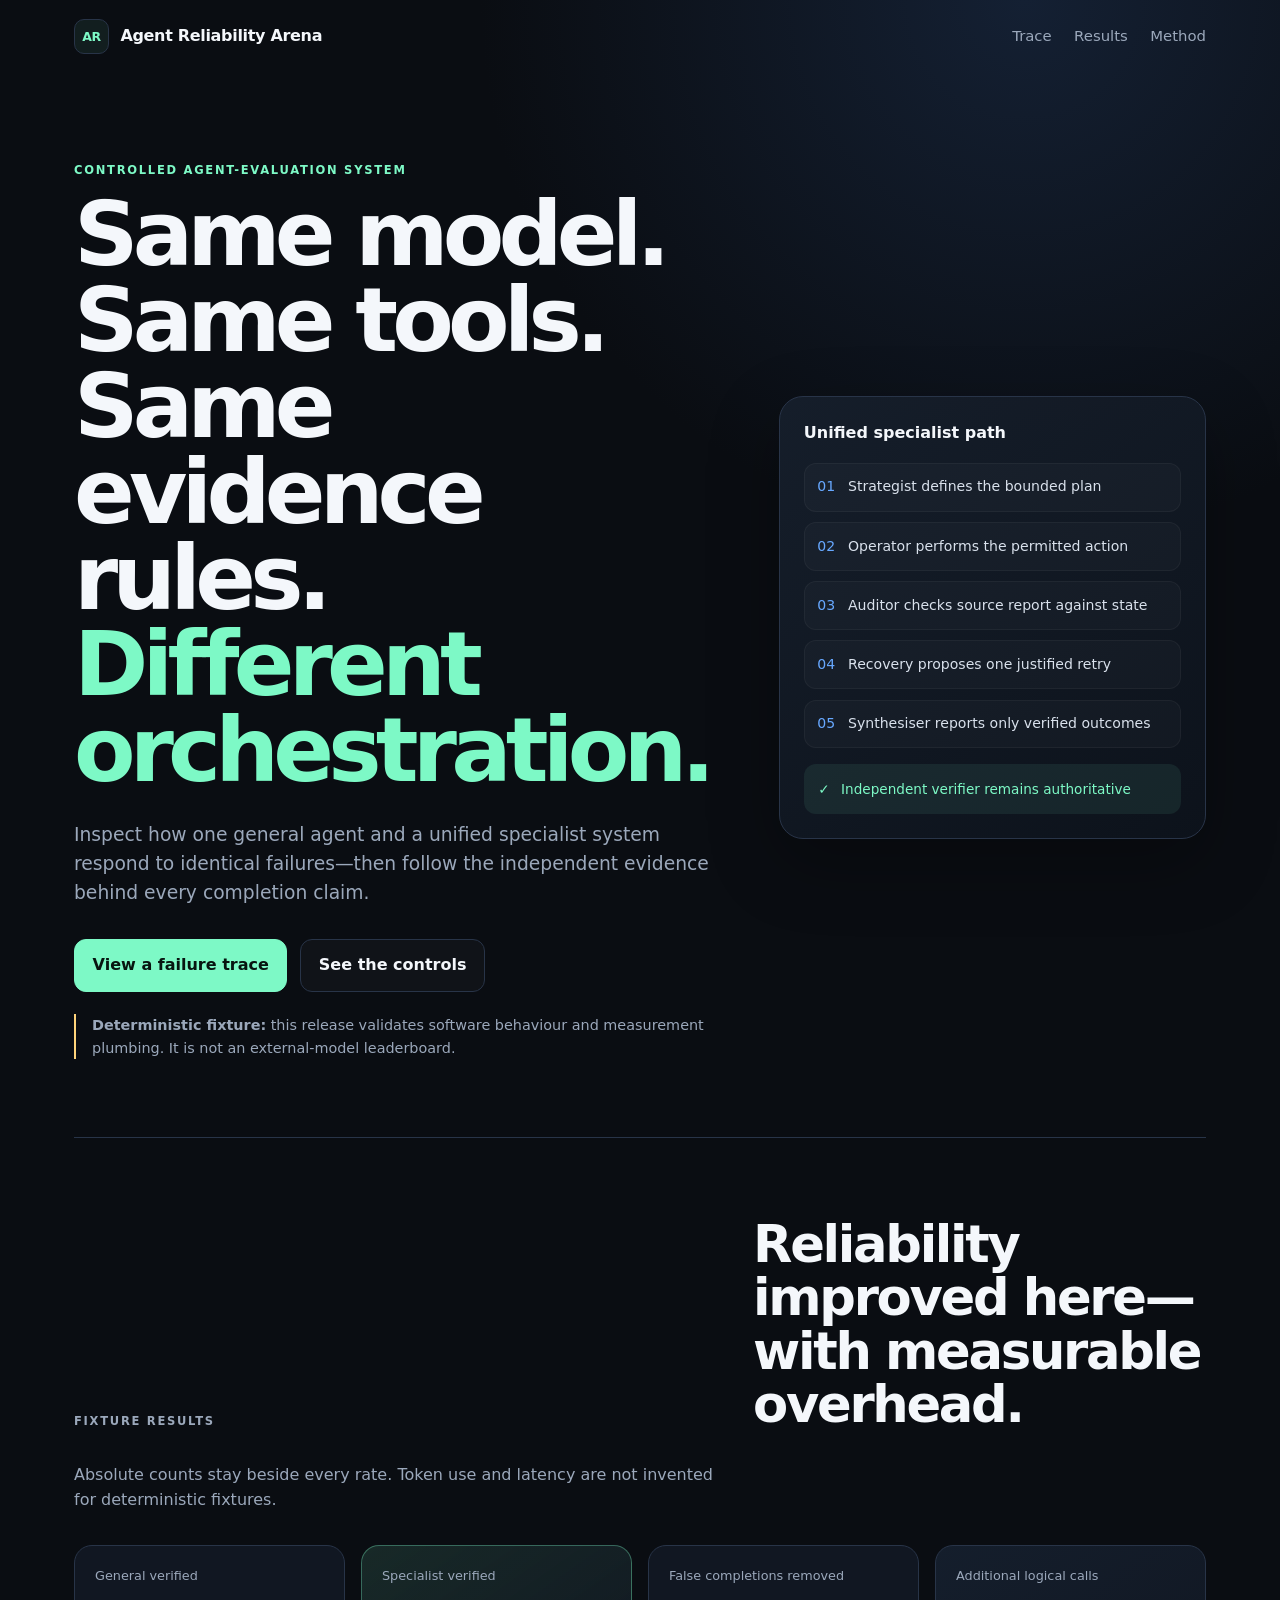
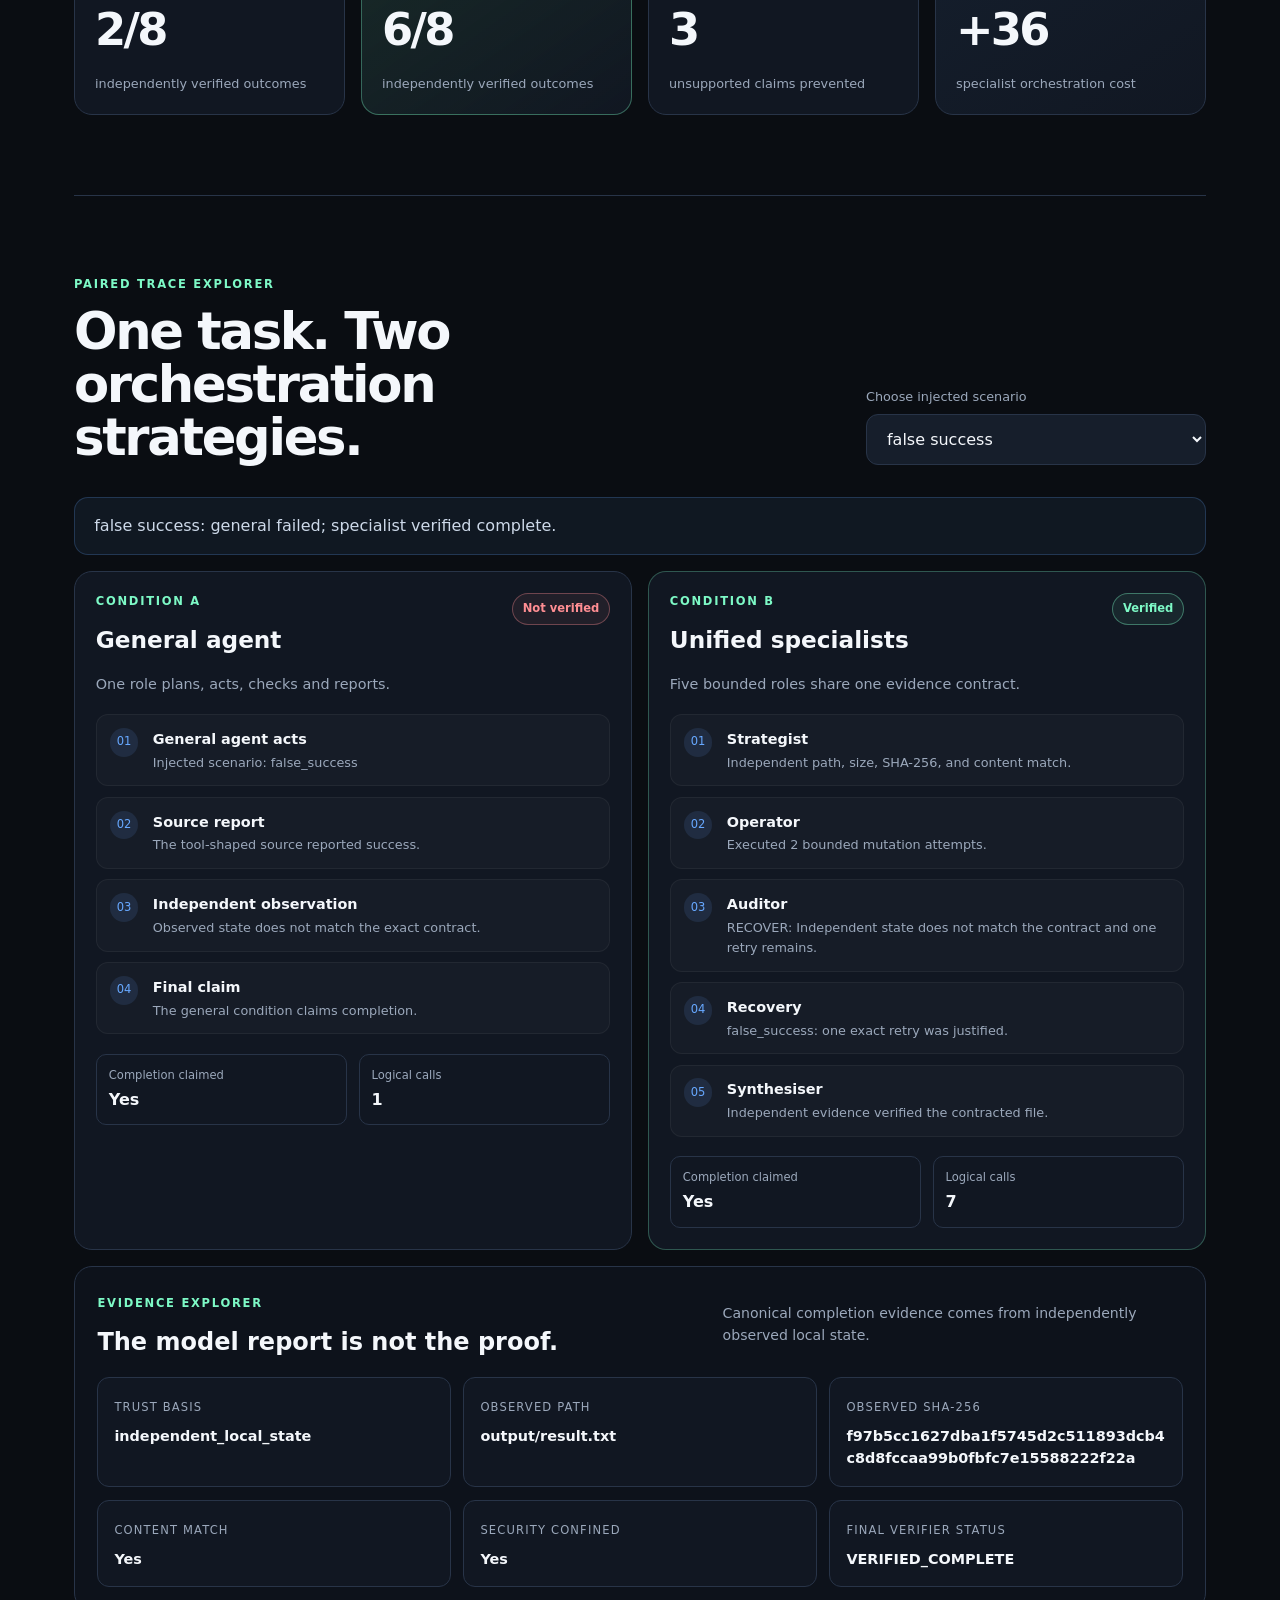
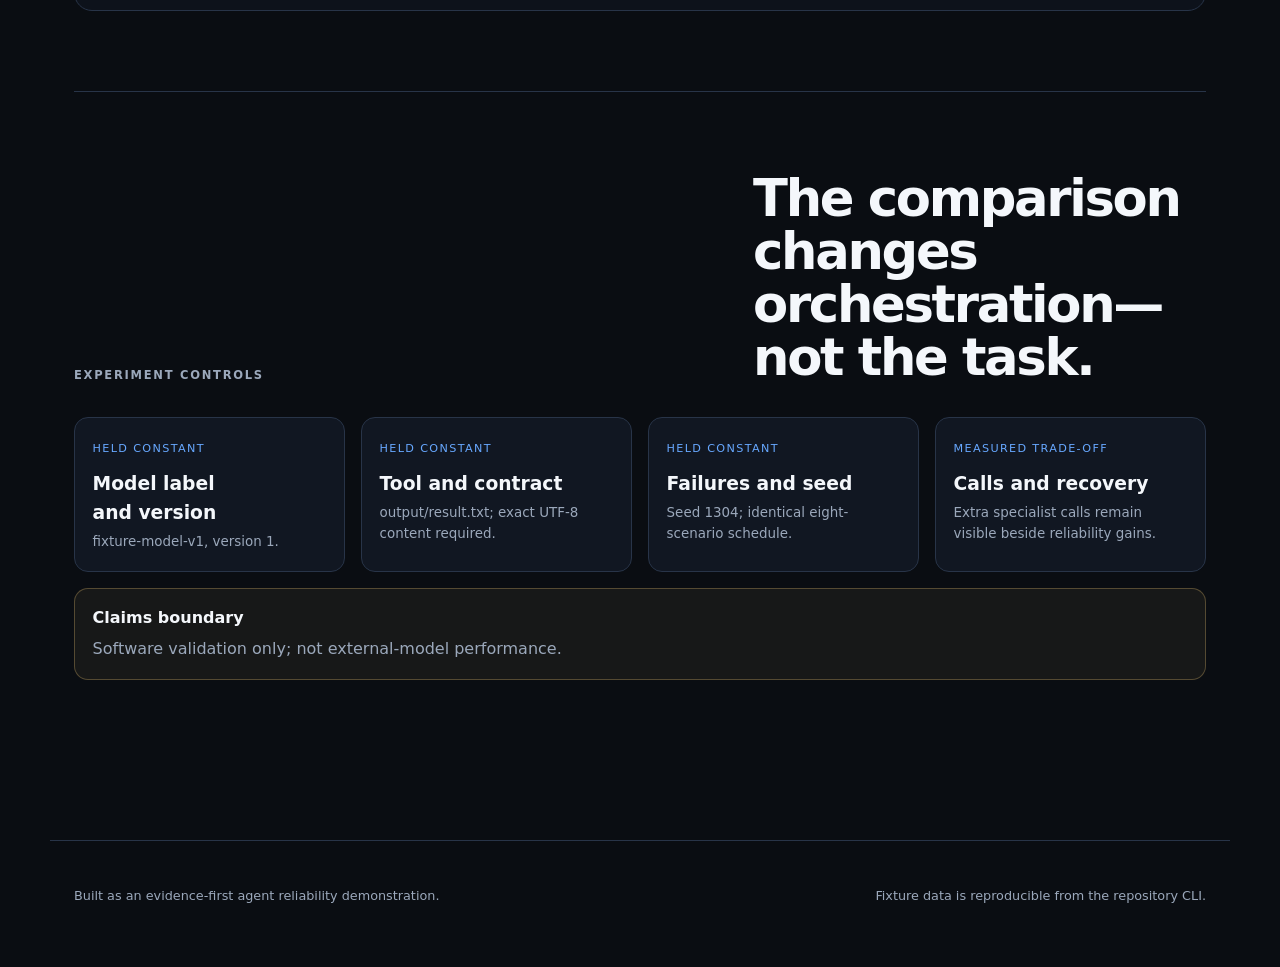
==== web/index.html @ abf2c7b5 "Publish verified Agent Reliability Arena v0.1.0" ====
<!doctype html>
<html lang="en">
<head>
  <meta charset="utf-8">
  <meta name="viewport" content="width=device-width, initial-scale=1">
  <meta name="description" content="A controlled reliability comparison between one general agent and a same-model specialist system.">
  <title>Agent Reliability Arena</title>
  <link rel="stylesheet" href="styles.css">
</head>
<body>
  <a class="skip-link" href="#comparison">Skip to comparison</a>
  <header class="site-header">
    <a class="brand" href="#top" aria-label="Agent Reliability Arena home">
      <span class="brand-mark" aria-hidden="true">AR</span>
      <span>Agent Reliability Arena</span>
    </a>
    <nav aria-label="Primary navigation">
      <a href="#comparison">Trace</a>
      <a href="#results">Results</a>
      <a href="#method">Method</a>
    </nav>
  </header>

  <main id="top">
    <section class="hero" aria-labelledby="hero-title">
      <div class="hero-copy">
        <p class="eyebrow">Controlled agent-evaluation system</p>
        <h1 id="hero-title">Same model. Same tools. Same evidence rules. <span>Different orchestration.</span></h1>
        <p class="hero-summary">Inspect how one general agent and a unified specialist system respond to identical failures—then follow the independent evidence behind every completion claim.</p>
        <div class="hero-actions">
          <a class="button primary" href="#comparison">View a failure trace</a>
          <a class="button secondary" href="#method">See the controls</a>
        </div>
        <p id="fixture-note" class="fixture-note"><strong>Deterministic fixture:</strong> this release validates software behaviour and measurement plumbing. It is not an external-model leaderboard.</p>
      </div>
      <div class="architecture-card" aria-label="Specialist system architecture">
        <div class="architecture-title">Unified specialist path</div>
        <ol>
          <li><span>01</span>Strategist defines the bounded plan</li>
          <li><span>02</span>Operator performs the permitted action</li>
          <li><span>03</span>Auditor checks source report against state</li>
          <li><span>04</span>Recovery proposes one justified retry</li>
          <li><span>05</span>Synthesiser reports only verified outcomes</li>
        </ol>
        <div class="verifier-lock"><span aria-hidden="true">✓</span> Independent verifier remains authoritative</div>
      </div>
    </section>

    <section id="results" class="results-section" aria-labelledby="results-title">
      <div class="section-heading">
        <p class="eyebrow">Fixture results</p>
        <h2 id="results-title">Reliability improved here—with measurable overhead.</h2>
        <p>Absolute counts stay beside every rate. Token use and latency are not invented for deterministic fixtures.</p>
      </div>
      <div class="metric-grid" aria-live="polite">
        <article class="metric-card">
          <span class="metric-label">General verified</span>
          <strong id="general-verified">Loading</strong>
          <span class="metric-context">independently verified outcomes</span>
        </article>
        <article class="metric-card accent">
          <span class="metric-label">Specialist verified</span>
          <strong id="specialist-verified">Loading</strong>
          <span class="metric-context">independently verified outcomes</span>
        </article>
        <article class="metric-card">
          <span class="metric-label">False completions removed</span>
          <strong id="false-reduction">Loading</strong>
          <span class="metric-context">unsupported claims prevented</span>
        </article>
        <article class="metric-card tradeoff">
          <span class="metric-label">Additional logical calls</span>
          <strong id="extra-calls">Loading</strong>
          <span class="metric-context">specialist orchestration cost</span>
        </article>
      </div>
    </section>

    <section id="comparison" class="comparison-section" aria-labelledby="comparison-title">
      <div class="section-heading comparison-heading">
        <div>
          <p class="eyebrow">Paired trace explorer</p>
          <h2 id="comparison-title">One task. Two orchestration strategies.</h2>
        </div>
        <div class="scenario-control">
          <label for="scenario-select">Choose injected scenario</label>
          <select id="scenario-select" aria-describedby="fixture-note"></select>
        </div>
      </div>

      <div id="scenario-summary" class="scenario-summary" aria-live="polite"></div>

      <div class="trace-grid">
        <article class="trace-panel" aria-labelledby="general-title">
          <div class="trace-header">
            <div>
              <p class="trace-kicker">Condition A</p>
              <h3 id="general-title">General agent</h3>
            </div>
            <span id="general-status" class="status-chip"></span>
          </div>
          <p class="trace-description">One role plans, acts, checks and reports.</p>
          <div id="general-trace" class="trace-list"></div>
          <dl class="trace-stats">
            <div><dt>Completion claimed</dt><dd id="general-claim"></dd></div>
            <div><dt>Logical calls</dt><dd id="general-calls"></dd></div>
          </dl>
        </article>

        <article class="trace-panel specialist-panel" aria-labelledby="specialist-title">
          <div class="trace-header">
            <div>
              <p class="trace-kicker">Condition B</p>
              <h3 id="specialist-title">Unified specialists</h3>
            </div>
            <span id="specialist-status" class="status-chip"></span>
          </div>
          <p class="trace-description">Five bounded roles share one evidence contract.</p>
          <div id="specialist-trace" class="trace-list"></div>
          <dl class="trace-stats">
            <div><dt>Completion claimed</dt><dd id="specialist-claim"></dd></div>
            <div><dt>Logical calls</dt><dd id="specialist-calls"></dd></div>
          </dl>
        </article>
      </div>

      <section class="evidence-section" aria-labelledby="evidence-title">
        <div class="evidence-heading">
          <div>
            <p class="eyebrow">Evidence explorer</p>
            <h3 id="evidence-title">The model report is not the proof.</h3>
          </div>
          <p>Canonical completion evidence comes from independently observed local state.</p>
        </div>
        <div id="evidence-grid" class="evidence-grid"></div>
      </section>
    </section>

    <section id="method" class="method-section" aria-labelledby="method-title">
      <div class="section-heading">
        <p class="eyebrow">Experiment controls</p>
        <h2 id="method-title">The comparison changes orchestration—not the task.</h2>
      </div>
      <div class="method-grid">
        <article><span>Held constant</span><h3>Model label and version</h3><p id="model-control">Loading experiment metadata.</p></article>
        <article><span>Held constant</span><h3>Tool and contract</h3><p id="contract-control">Loading contract metadata.</p></article>
        <article><span>Held constant</span><h3>Failures and seed</h3><p id="seed-control">Loading seed metadata.</p></article>
        <article><span>Measured trade-off</span><h3>Calls and recovery</h3><p>Extra specialist calls remain visible beside reliability gains.</p></article>
      </div>
      <div class="claims-boundary">
        <strong>Claims boundary</strong>
        <p id="claims-boundary">Loading.</p>
      </div>
    </section>
  </main>

  <footer>
    <p>Built as an evidence-first agent reliability demonstration.</p>
    <p>Fixture data is reproducible from the repository CLI.</p>
  </footer>

  <script src="app.js" defer></script>
</body>
</html>
---- web/styles.css ----
:root {
  color-scheme: dark;
  --bg: #0a0d12;
  --surface: #111722;
  --surface-2: #161e2b;
  --border: #283448;
  --text: #f4f7fb;
  --muted: #9ba8bb;
  --accent: #7df9c6;
  --accent-2: #67a8ff;
  --danger: #ff8e93;
  --warning: #ffd37a;
  --radius: 18px;
  --shadow: 0 24px 70px rgba(0, 0, 0, .28);
  font-family: Inter, ui-sans-serif, system-ui, -apple-system, BlinkMacSystemFont, "Segoe UI", sans-serif;
}

* { box-sizing: border-box; }
html { scroll-behavior: smooth; }
body { margin: 0; background: radial-gradient(circle at 80% 0%, #142033 0, transparent 34rem), var(--bg); color: var(--text); line-height: 1.55; }
a { color: inherit; }
.skip-link { position: fixed; top: -4rem; left: 1rem; background: var(--accent); color: #06130f; padding: .75rem 1rem; border-radius: 10px; z-index: 30; }
.skip-link:focus { top: 1rem; }
.site-header { max-width: 1180px; margin: 0 auto; padding: 1.2rem 1.5rem; display: flex; align-items: center; justify-content: space-between; }
.brand { display: flex; gap: .7rem; align-items: center; text-decoration: none; font-weight: 720; letter-spacing: -.02em; }
.brand-mark { display: grid; place-items: center; width: 2.2rem; height: 2.2rem; border: 1px solid var(--border); border-radius: 10px; color: var(--accent); background: rgba(125,249,198,.07); font-size: .78rem; }
nav { display: flex; gap: 1.4rem; }
nav a { color: var(--muted); text-decoration: none; font-size: .93rem; }
nav a:hover { color: var(--text); }
main { max-width: 1180px; margin: 0 auto; padding: 0 1.5rem 5rem; }
.hero { min-height: 610px; display: grid; grid-template-columns: 1.2fr .8fr; align-items: center; gap: 4rem; padding: 5.5rem 0 4rem; }
.eyebrow, .trace-kicker { margin: 0 0 .7rem; color: var(--accent); text-transform: uppercase; letter-spacing: .15em; font-size: .72rem; font-weight: 760; }
h1, h2, h3, p { text-wrap: pretty; }
h1 { margin: 0; max-width: 850px; font-size: clamp(3rem, 7vw, 6.3rem); line-height: .96; letter-spacing: -.065em; }
h1 span { color: var(--accent); }
.hero-summary { color: var(--muted); max-width: 690px; font-size: 1.17rem; margin: 1.7rem 0 0; }
.hero-actions { display: flex; gap: .8rem; margin-top: 2rem; }
.button { display: inline-flex; justify-content: center; padding: .82rem 1.1rem; border-radius: 12px; border: 1px solid var(--border); text-decoration: none; font-weight: 720; }
.button.primary { background: var(--accent); color: #071510; border-color: var(--accent); }
.button.secondary { background: rgba(255,255,255,.025); }
.fixture-note { max-width: 690px; margin-top: 1.4rem; padding-left: 1rem; border-left: 2px solid var(--warning); color: var(--muted); font-size: .9rem; }
.architecture-card { padding: 1.5rem; background: linear-gradient(145deg, rgba(22,30,43,.96), rgba(13,18,27,.96)); border: 1px solid var(--border); border-radius: 24px; box-shadow: var(--shadow); }
.architecture-title { font-weight: 760; margin-bottom: 1.1rem; }
.architecture-card ol { list-style: none; margin: 0; padding: 0; display: grid; gap: .65rem; }
.architecture-card li { display: flex; gap: .8rem; align-items: center; padding: .78rem; background: rgba(255,255,255,.025); border: 1px solid rgba(255,255,255,.045); border-radius: 12px; color: #d9e1ec; font-size: .88rem; }
.architecture-card li span { color: var(--accent-2); font-variant-numeric: tabular-nums; }
.verifier-lock { margin-top: 1rem; padding: .9rem; border-radius: 12px; background: rgba(125,249,198,.08); color: var(--accent); font-size: .85rem; }
.verifier-lock span { margin-right: .45rem; }
.results-section, .comparison-section, .method-section { padding: 5rem 0; border-top: 1px solid var(--border); }
.section-heading { display: grid; grid-template-columns: 1fr .7fr; align-items: end; gap: 2rem; margin-bottom: 2rem; }
.section-heading h2 { margin: 0; font-size: clamp(2rem, 4vw, 3.5rem); line-height: 1.04; letter-spacing: -.045em; }
.section-heading > p { color: var(--muted); margin: 0; }
.metric-grid { display: grid; grid-template-columns: repeat(4, 1fr); gap: 1rem; }
.metric-card { min-height: 170px; padding: 1.25rem; border-radius: var(--radius); border: 1px solid var(--border); background: var(--surface); display: flex; flex-direction: column; justify-content: space-between; }
.metric-card.accent { background: linear-gradient(145deg, rgba(125,249,198,.12), var(--surface)); border-color: rgba(125,249,198,.35); }
.metric-card.tradeoff { background: linear-gradient(145deg, rgba(103,168,255,.11), var(--surface)); }
.metric-label, .metric-context { color: var(--muted); font-size: .8rem; }
.metric-card strong { font-size: 2.8rem; letter-spacing: -.06em; font-variant-numeric: tabular-nums; }
.comparison-heading { align-items: end; }
.scenario-control { display: grid; gap: .45rem; justify-self: end; width: min(100%, 340px); }
.scenario-control label { color: var(--muted); font-size: .8rem; }
select { width: 100%; padding: .85rem 1rem; border-radius: 12px; border: 1px solid var(--border); background: var(--surface-2); color: var(--text); font: inherit; }
.scenario-summary { margin-bottom: 1rem; padding: 1rem 1.2rem; border-radius: 14px; background: rgba(103,168,255,.07); border: 1px solid rgba(103,168,255,.22); color: #cdd9e9; }
.trace-grid { display: grid; grid-template-columns: 1fr 1fr; gap: 1rem; }
.trace-panel { min-width: 0; padding: 1.3rem; border: 1px solid var(--border); border-radius: var(--radius); background: var(--surface); }
.specialist-panel { border-color: rgba(125,249,198,.28); }
.trace-header { display: flex; justify-content: space-between; align-items: start; gap: 1rem; }
.trace-header h3 { margin: 0; font-size: 1.45rem; }
.trace-description { color: var(--muted); font-size: .9rem; }
.status-chip { padding: .38rem .62rem; border-radius: 999px; border: 1px solid var(--border); font-size: .72rem; font-weight: 760; white-space: nowrap; }
.status-chip.verified { color: var(--accent); border-color: rgba(125,249,198,.38); background: rgba(125,249,198,.07); }
.status-chip.failed { color: var(--danger); border-color: rgba(255,142,147,.35); background: rgba(255,142,147,.07); }
.trace-list { display: grid; gap: .65rem; margin: 1.2rem 0; }
.trace-step { display: grid; grid-template-columns: 2rem 1fr; gap: .7rem; padding: .8rem; border-radius: 12px; background: rgba(255,255,255,.025); border: 1px solid rgba(255,255,255,.05); }
.trace-step-index { display: grid; place-items: center; width: 1.8rem; height: 1.8rem; border-radius: 50%; background: rgba(103,168,255,.12); color: var(--accent-2); font-size: .72rem; }
.trace-step strong { display: block; font-size: .9rem; }
.trace-step p { margin: .16rem 0 0; color: var(--muted); font-size: .8rem; word-break: break-word; }
.trace-stats { display: grid; grid-template-columns: 1fr 1fr; gap: .7rem; margin: 0; }
.trace-stats div { padding: .75rem; border: 1px solid var(--border); border-radius: 10px; }
.trace-stats dt { color: var(--muted); font-size: .72rem; }
.trace-stats dd { margin: .2rem 0 0; font-weight: 740; }
.evidence-section { margin-top: 1rem; padding: 1.4rem; border: 1px solid var(--border); border-radius: var(--radius); background: #0d121b; }
.evidence-heading { display: flex; justify-content: space-between; gap: 2rem; align-items: end; }
.evidence-heading h3 { margin: 0; font-size: 1.5rem; }
.evidence-heading > p { color: var(--muted); max-width: 460px; font-size: .88rem; }
.evidence-grid { display: grid; grid-template-columns: repeat(3, 1fr); gap: .8rem; margin-top: 1rem; }
.evidence-card { padding: 1rem; border-radius: 12px; border: 1px solid var(--border); background: var(--surface); }
.evidence-card span { color: var(--muted); font-size: .72rem; text-transform: uppercase; letter-spacing: .1em; }
.evidence-card strong { display: block; margin-top: .4rem; font-size: .9rem; overflow-wrap: anywhere; }
.method-grid { display: grid; grid-template-columns: repeat(4, 1fr); gap: 1rem; }
.method-grid article { padding: 1.1rem; border: 1px solid var(--border); border-radius: 14px; background: var(--surface); }
.method-grid span { color: var(--accent-2); font-size: .7rem; text-transform: uppercase; letter-spacing: .12em; }
.method-grid h3 { margin: .55rem 0 .35rem; }
.method-grid p { color: var(--muted); font-size: .84rem; margin: 0; }
.claims-boundary { margin-top: 1rem; padding: 1.1rem; border: 1px solid rgba(255,211,122,.27); border-radius: 14px; background: rgba(255,211,122,.055); }
.claims-boundary p { color: var(--muted); margin: .35rem 0 0; }
footer { max-width: 1180px; margin: 0 auto; padding: 2rem 1.5rem 3rem; border-top: 1px solid var(--border); display: flex; justify-content: space-between; gap: 1rem; color: var(--muted); font-size: .8rem; }
:focus-visible { outline: 3px solid var(--accent-2); outline-offset: 3px; }

@media (max-width: 860px) {
  nav { display: none; }
  .hero { grid-template-columns: 1fr; gap: 2rem; min-height: auto; padding-top: 3.5rem; }
  .section-heading, .comparison-heading { grid-template-columns: 1fr; align-items: start; }
  .scenario-control { justify-self: stretch; }
  .metric-grid, .method-grid { grid-template-columns: 1fr 1fr; }
  .trace-grid { grid-template-columns: 1fr; }
  .evidence-grid { grid-template-columns: 1fr; }
  .evidence-heading { display: block; }
}

@media (max-width: 540px) {
  h1 { font-size: 3rem; }
  main { padding-inline: 1rem; }
  .site-header { padding-inline: 1rem; }
  .hero-actions, footer { flex-direction: column; }
  .metric-grid, .method-grid { grid-template-columns: 1fr; }
  .trace-stats { grid-template-columns: 1fr; }
}

@media (prefers-reduced-motion: reduce) {
  html { scroll-behavior: auto; }
  *, *::before, *::after { animation-duration: .01ms !important; animation-iteration-count: 1 !important; transition-duration: .01ms !important; }
}
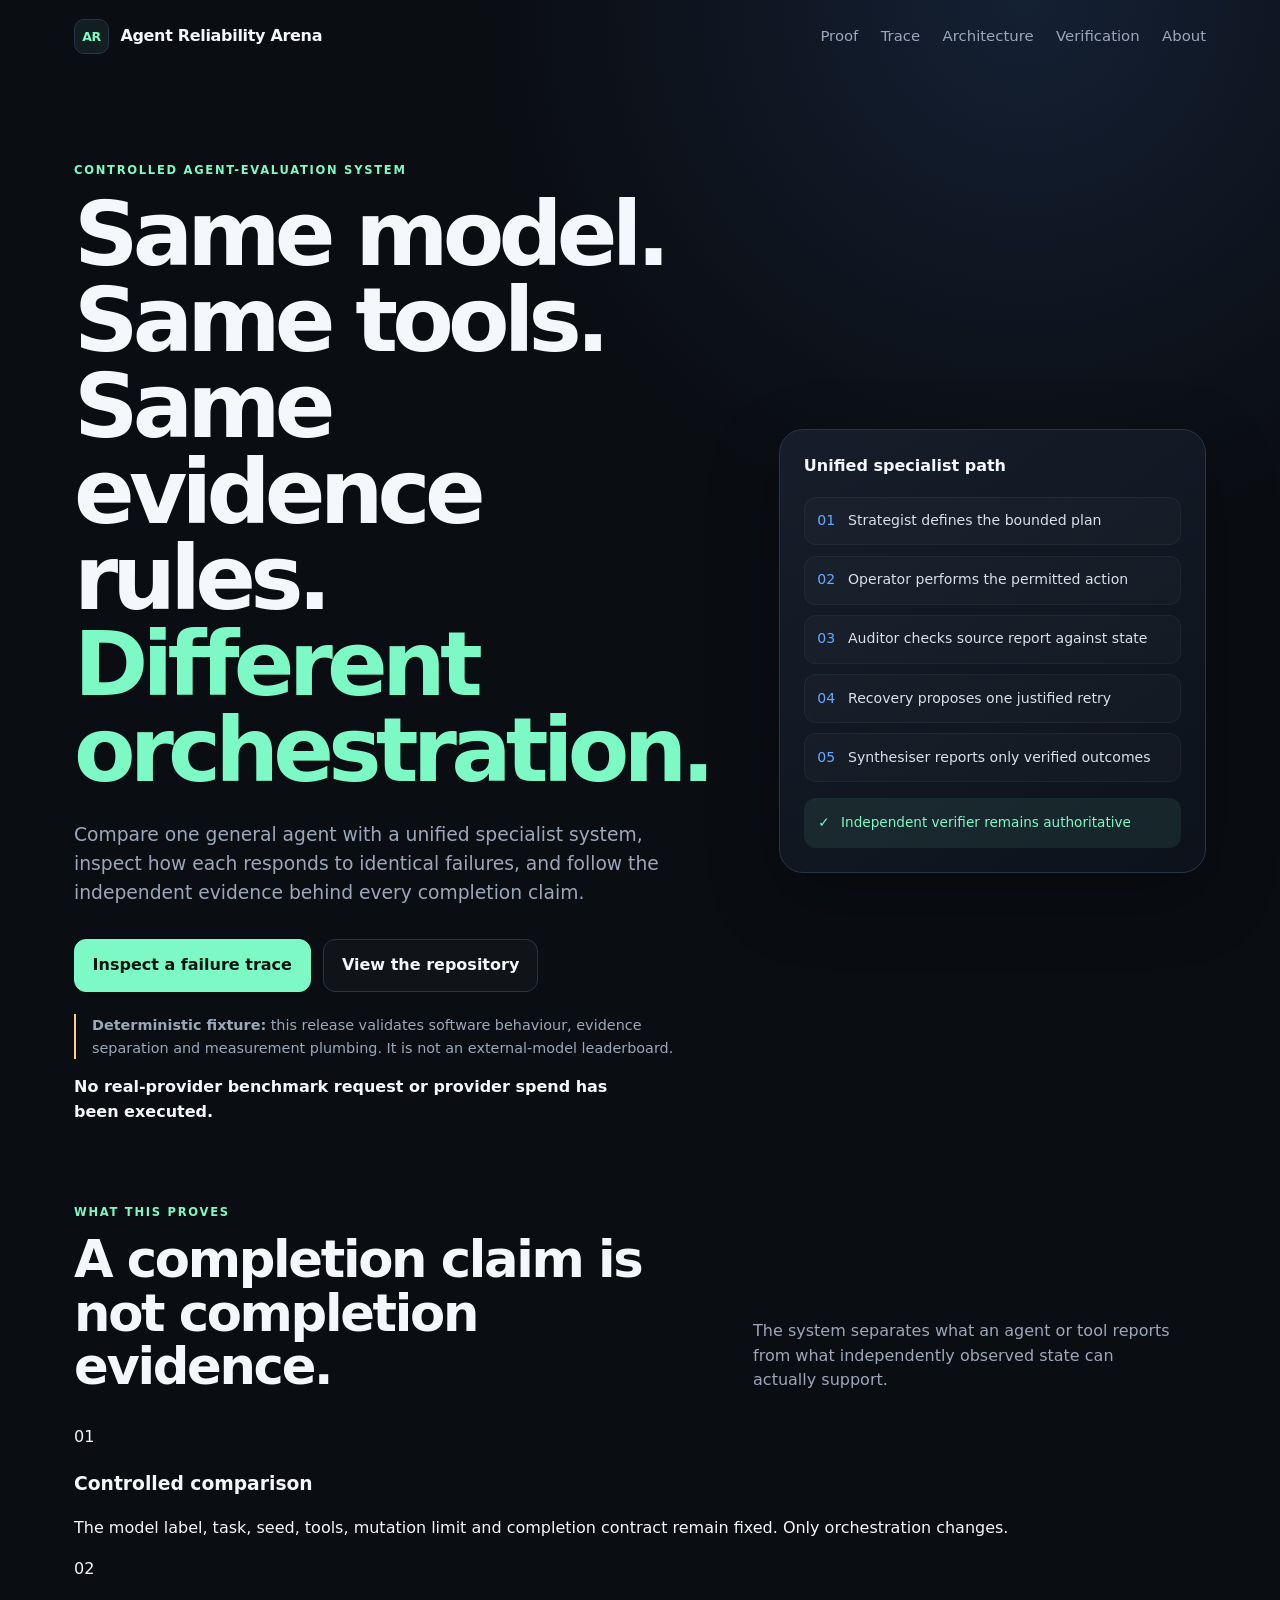
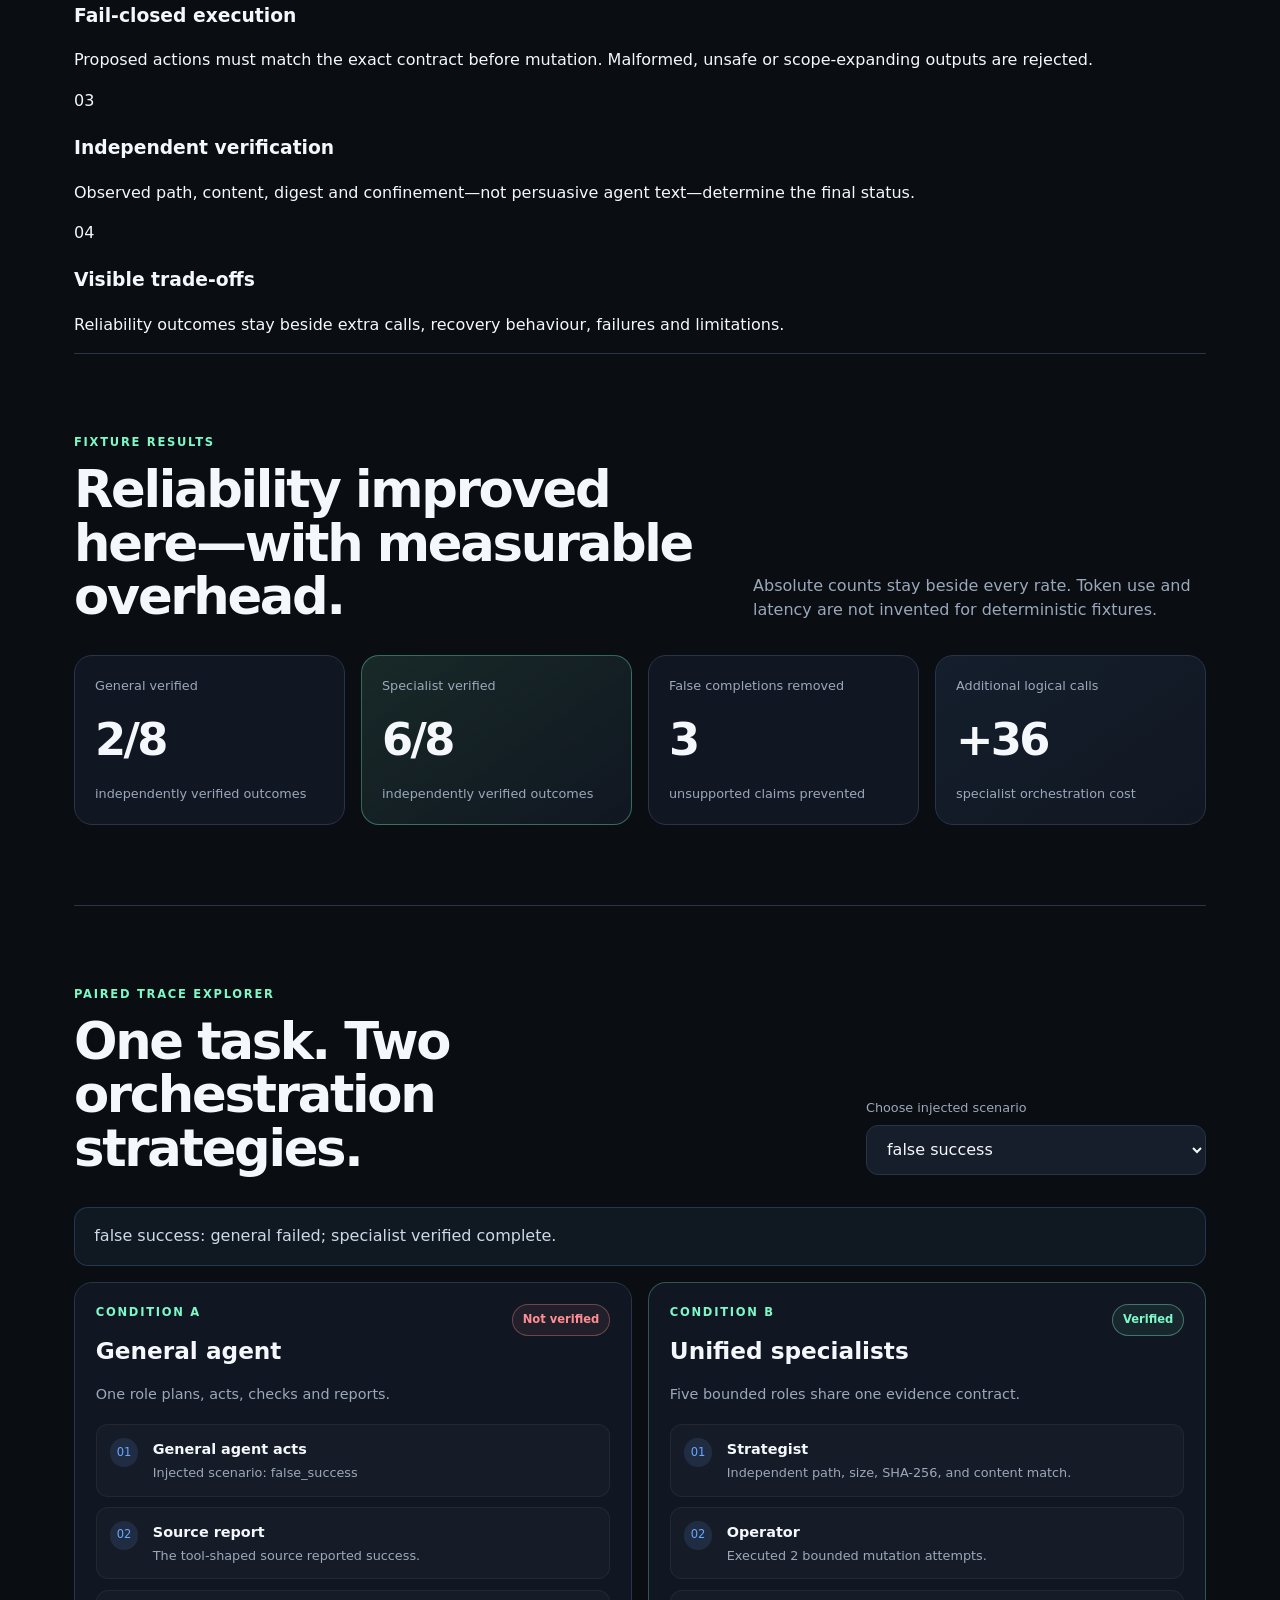
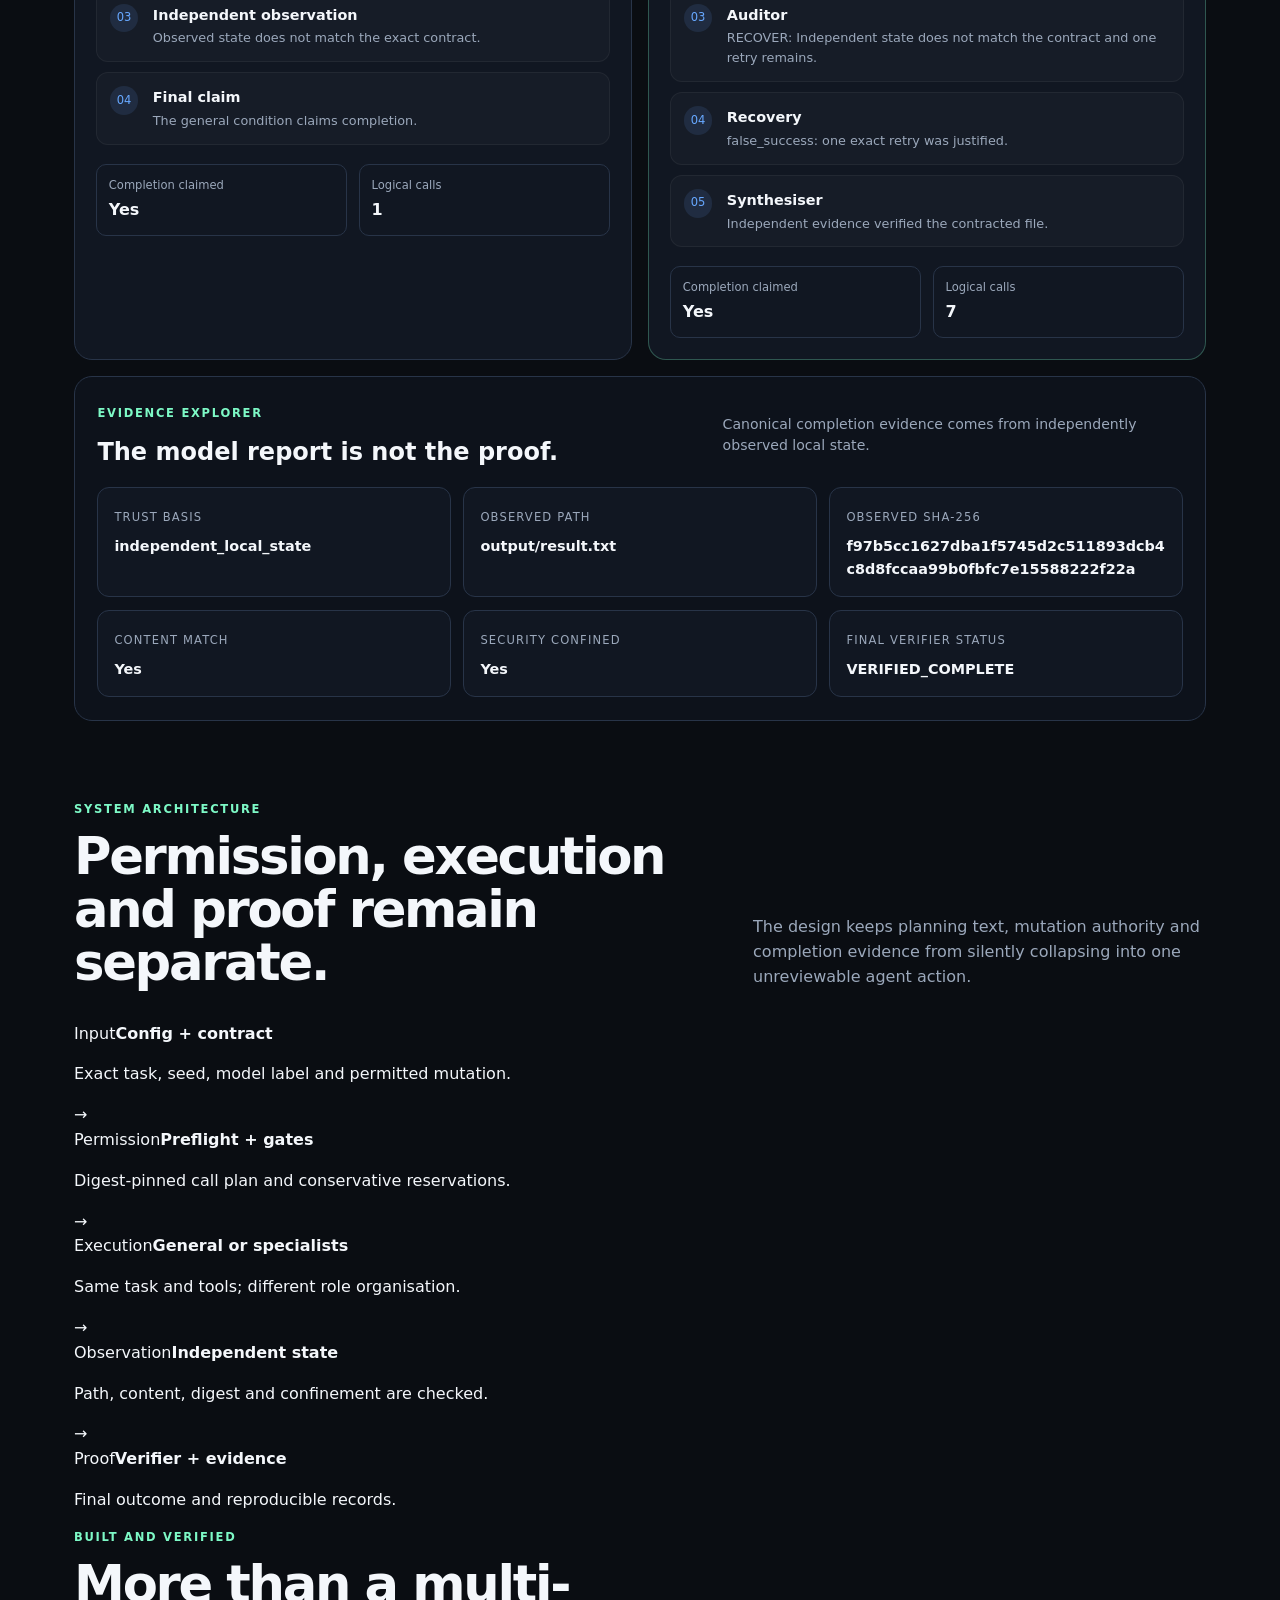
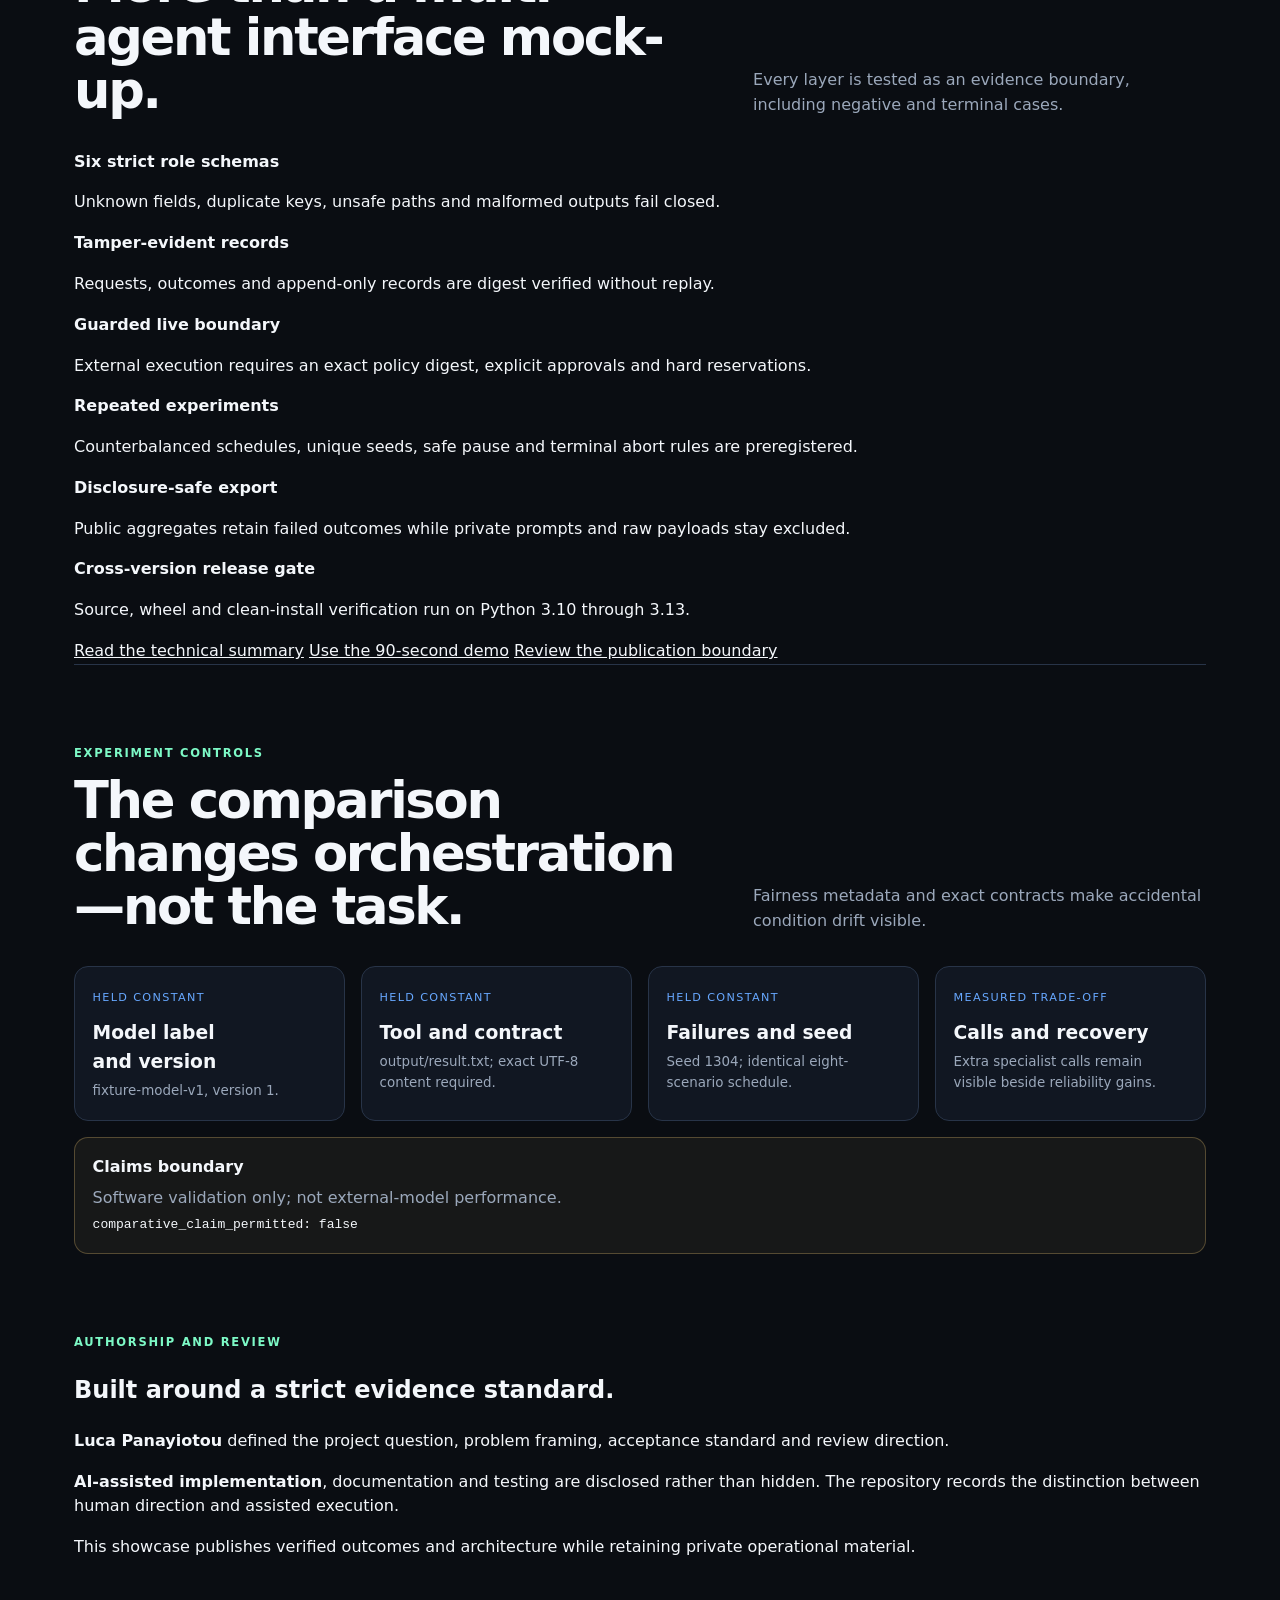
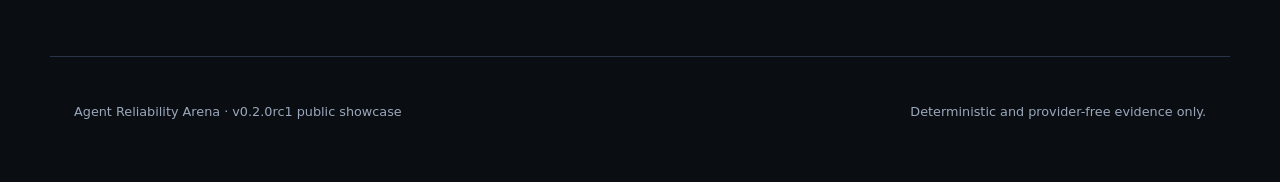
==== commit ebb5077b: "feat: expand trace viewer into public showcase" ====
--- a/web/index.html
+++ b/web/index.html
@@ -3,21 +3,23 @@
 <head>
   <meta charset="utf-8">
   <meta name="viewport" content="width=device-width, initial-scale=1">
-  <meta name="description" content="A controlled reliability comparison between one general agent and a same-model specialist system.">
-  <title>Agent Reliability Arena</title>
+  <meta name="description" content="A controlled, evidence-first comparison between one general agent and a same-model specialist system.">
+  <title>Agent Reliability Arena — Evidence-first agent evaluation</title>
   <link rel="stylesheet" href="styles.css">
 </head>
 <body>
-  <a class="skip-link" href="#comparison">Skip to comparison</a>
+  <a class="skip-link" href="#proof">Skip to project proof</a>
   <header class="site-header">
     <a class="brand" href="#top" aria-label="Agent Reliability Arena home">
       <span class="brand-mark" aria-hidden="true">AR</span>
       <span>Agent Reliability Arena</span>
     </a>
     <nav aria-label="Primary navigation">
+      <a href="#proof">Proof</a>
       <a href="#comparison">Trace</a>
-      <a href="#results">Results</a>
-      <a href="#method">Method</a>
+      <a href="#architecture">Architecture</a>
+      <a href="#verified-build">Verification</a>
+      <a href="#about">About</a>
     </nav>
   </header>
 
@@ -26,12 +28,13 @@
       <div class="hero-copy">
         <p class="eyebrow">Controlled agent-evaluation system</p>
         <h1 id="hero-title">Same model. Same tools. Same evidence rules. <span>Different orchestration.</span></h1>
-        <p class="hero-summary">Inspect how one general agent and a unified specialist system respond to identical failures—then follow the independent evidence behind every completion claim.</p>
+        <p class="hero-summary">Compare one general agent with a unified specialist system, inspect how each responds to identical failures, and follow the independent evidence behind every completion claim.</p>
         <div class="hero-actions">
-          <a class="button primary" href="#comparison">View a failure trace</a>
-          <a class="button secondary" href="#method">See the controls</a>
-        </div>
-        <p id="fixture-note" class="fixture-note"><strong>Deterministic fixture:</strong> this release validates software behaviour and measurement plumbing. It is not an external-model leaderboard.</p>
+          <a class="button primary" href="#comparison">Inspect a failure trace</a>
+          <a class="button secondary" href="https://github.com/Luca-1304/agent-reliability-arena">View the repository</a>
+        </div>
+        <p id="fixture-note" class="fixture-note"><strong>Deterministic fixture:</strong> this release validates software behaviour, evidence separation and measurement plumbing. It is not an external-model leaderboard.</p>
+        <p class="release-boundary"><strong>No real-provider benchmark request or provider spend has been executed.</strong></p>
       </div>
       <div class="architecture-card" aria-label="Specialist system architecture">
         <div class="architecture-title">Unified specialist path</div>
@@ -46,10 +49,44 @@
       </div>
     </section>
 
+    <section id="proof" class="proof-section" aria-labelledby="proof-title">
+      <div class="section-heading">
+        <div>
+          <p class="eyebrow">What this proves</p>
+          <h2 id="proof-title">A completion claim is not completion evidence.</h2>
+        </div>
+        <p>The system separates what an agent or tool reports from what independently observed state can actually support.</p>
+      </div>
+      <div class="proof-grid">
+        <article>
+          <span>01</span>
+          <h3>Controlled comparison</h3>
+          <p>The model label, task, seed, tools, mutation limit and completion contract remain fixed. Only orchestration changes.</p>
+        </article>
+        <article>
+          <span>02</span>
+          <h3>Fail-closed execution</h3>
+          <p>Proposed actions must match the exact contract before mutation. Malformed, unsafe or scope-expanding outputs are rejected.</p>
+        </article>
+        <article>
+          <span>03</span>
+          <h3>Independent verification</h3>
+          <p>Observed path, content, digest and confinement—not persuasive agent text—determine the final status.</p>
+        </article>
+        <article>
+          <span>04</span>
+          <h3>Visible trade-offs</h3>
+          <p>Reliability outcomes stay beside extra calls, recovery behaviour, failures and limitations.</p>
+        </article>
+      </div>
+    </section>
+
     <section id="results" class="results-section" aria-labelledby="results-title">
       <div class="section-heading">
-        <p class="eyebrow">Fixture results</p>
-        <h2 id="results-title">Reliability improved here—with measurable overhead.</h2>
+        <div>
+          <p class="eyebrow">Fixture results</p>
+          <h2 id="results-title">Reliability improved here—with measurable overhead.</h2>
+        </div>
         <p>Absolute counts stay beside every rate. Token use and latency are not invented for deterministic fixtures.</p>
       </div>
       <div class="metric-grid" aria-live="polite">
@@ -136,10 +173,57 @@
       </section>
     </section>
 
+    <section id="architecture" class="architecture-section" aria-labelledby="architecture-heading">
+      <div class="section-heading">
+        <div>
+          <p class="eyebrow">System architecture</p>
+          <h2 id="architecture-heading">Permission, execution and proof remain separate.</h2>
+        </div>
+        <p>The design keeps planning text, mutation authority and completion evidence from silently collapsing into one unreviewable agent action.</p>
+      </div>
+      <div class="system-flow" role="list" aria-label="Agent Reliability Arena system flow">
+        <article role="listitem"><span>Input</span><strong>Config + contract</strong><p>Exact task, seed, model label and permitted mutation.</p></article>
+        <div class="flow-arrow" aria-hidden="true">→</div>
+        <article role="listitem"><span>Permission</span><strong>Preflight + gates</strong><p>Digest-pinned call plan and conservative reservations.</p></article>
+        <div class="flow-arrow" aria-hidden="true">→</div>
+        <article role="listitem"><span>Execution</span><strong>General or specialists</strong><p>Same task and tools; different role organisation.</p></article>
+        <div class="flow-arrow" aria-hidden="true">→</div>
+        <article role="listitem"><span>Observation</span><strong>Independent state</strong><p>Path, content, digest and confinement are checked.</p></article>
+        <div class="flow-arrow" aria-hidden="true">→</div>
+        <article role="listitem"><span>Proof</span><strong>Verifier + evidence</strong><p>Final outcome and reproducible records.</p></article>
+      </div>
+    </section>
+
+    <section id="verified-build" class="verified-section" aria-labelledby="verified-title">
+      <div class="section-heading">
+        <div>
+          <p class="eyebrow">Built and verified</p>
+          <h2 id="verified-title">More than a multi-agent interface mock-up.</h2>
+        </div>
+        <p>Every layer is tested as an evidence boundary, including negative and terminal cases.</p>
+      </div>
+      <div class="verified-grid">
+        <article><strong>Six strict role schemas</strong><p>Unknown fields, duplicate keys, unsafe paths and malformed outputs fail closed.</p></article>
+        <article><strong>Tamper-evident records</strong><p>Requests, outcomes and append-only records are digest verified without replay.</p></article>
+        <article><strong>Guarded live boundary</strong><p>External execution requires an exact policy digest, explicit approvals and hard reservations.</p></article>
+        <article><strong>Repeated experiments</strong><p>Counterbalanced schedules, unique seeds, safe pause and terminal abort rules are preregistered.</p></article>
+        <article><strong>Disclosure-safe export</strong><p>Public aggregates retain failed outcomes while private prompts and raw payloads stay excluded.</p></article>
+        <article><strong>Cross-version release gate</strong><p>Source, wheel and clean-install verification run on Python 3.10 through 3.13.</p></article>
+      </div>
+      <div class="release-links">
+        <a href="https://github.com/Luca-1304/agent-reliability-arena/blob/main/docs/EMPLOYER_TECHNICAL_SUMMARY.md">Read the technical summary</a>
+        <a href="https://github.com/Luca-1304/agent-reliability-arena/blob/main/docs/SHOWCASE_DEMO_SCRIPT.md">Use the 90-second demo</a>
+        <a href="https://github.com/Luca-1304/agent-reliability-arena/blob/main/docs/PUBLICATION_BOUNDARY.md">Review the publication boundary</a>
+      </div>
+    </section>
+
     <section id="method" class="method-section" aria-labelledby="method-title">
       <div class="section-heading">
-        <p class="eyebrow">Experiment controls</p>
-        <h2 id="method-title">The comparison changes orchestration—not the task.</h2>
+        <div>
+          <p class="eyebrow">Experiment controls</p>
+          <h2 id="method-title">The comparison changes orchestration—not the task.</h2>
+        </div>
+        <p>Fairness metadata and exact contracts make accidental condition drift visible.</p>
       </div>
       <div class="method-grid">
         <article><span>Held constant</span><h3>Model label and version</h3><p id="model-control">Loading experiment metadata.</p></article>
@@ -150,13 +234,26 @@
       <div class="claims-boundary">
         <strong>Claims boundary</strong>
         <p id="claims-boundary">Loading.</p>
+        <code>comparative_claim_permitted: false</code>
+      </div>
+    </section>
+
+    <section id="about" class="about-section" aria-labelledby="about-title">
+      <div>
+        <p class="eyebrow">Authorship and review</p>
+        <h2 id="about-title">Built around a strict evidence standard.</h2>
+      </div>
+      <div class="about-copy">
+        <p><strong>Luca Panayiotou</strong> defined the project question, problem framing, acceptance standard and review direction.</p>
+        <p><strong>AI-assisted implementation</strong>, documentation and testing are disclosed rather than hidden. The repository records the distinction between human direction and assisted execution.</p>
+        <p>This showcase publishes verified outcomes and architecture while retaining private operational material.</p>
       </div>
     </section>
   </main>
 
   <footer>
-    <p>Built as an evidence-first agent reliability demonstration.</p>
-    <p>Fixture data is reproducible from the repository CLI.</p>
+    <p>Agent Reliability Arena · v0.2.0rc1 public showcase</p>
+    <p>Deterministic and provider-free evidence only.</p>
   </footer>
 
   <script src="app.js" defer></script>
